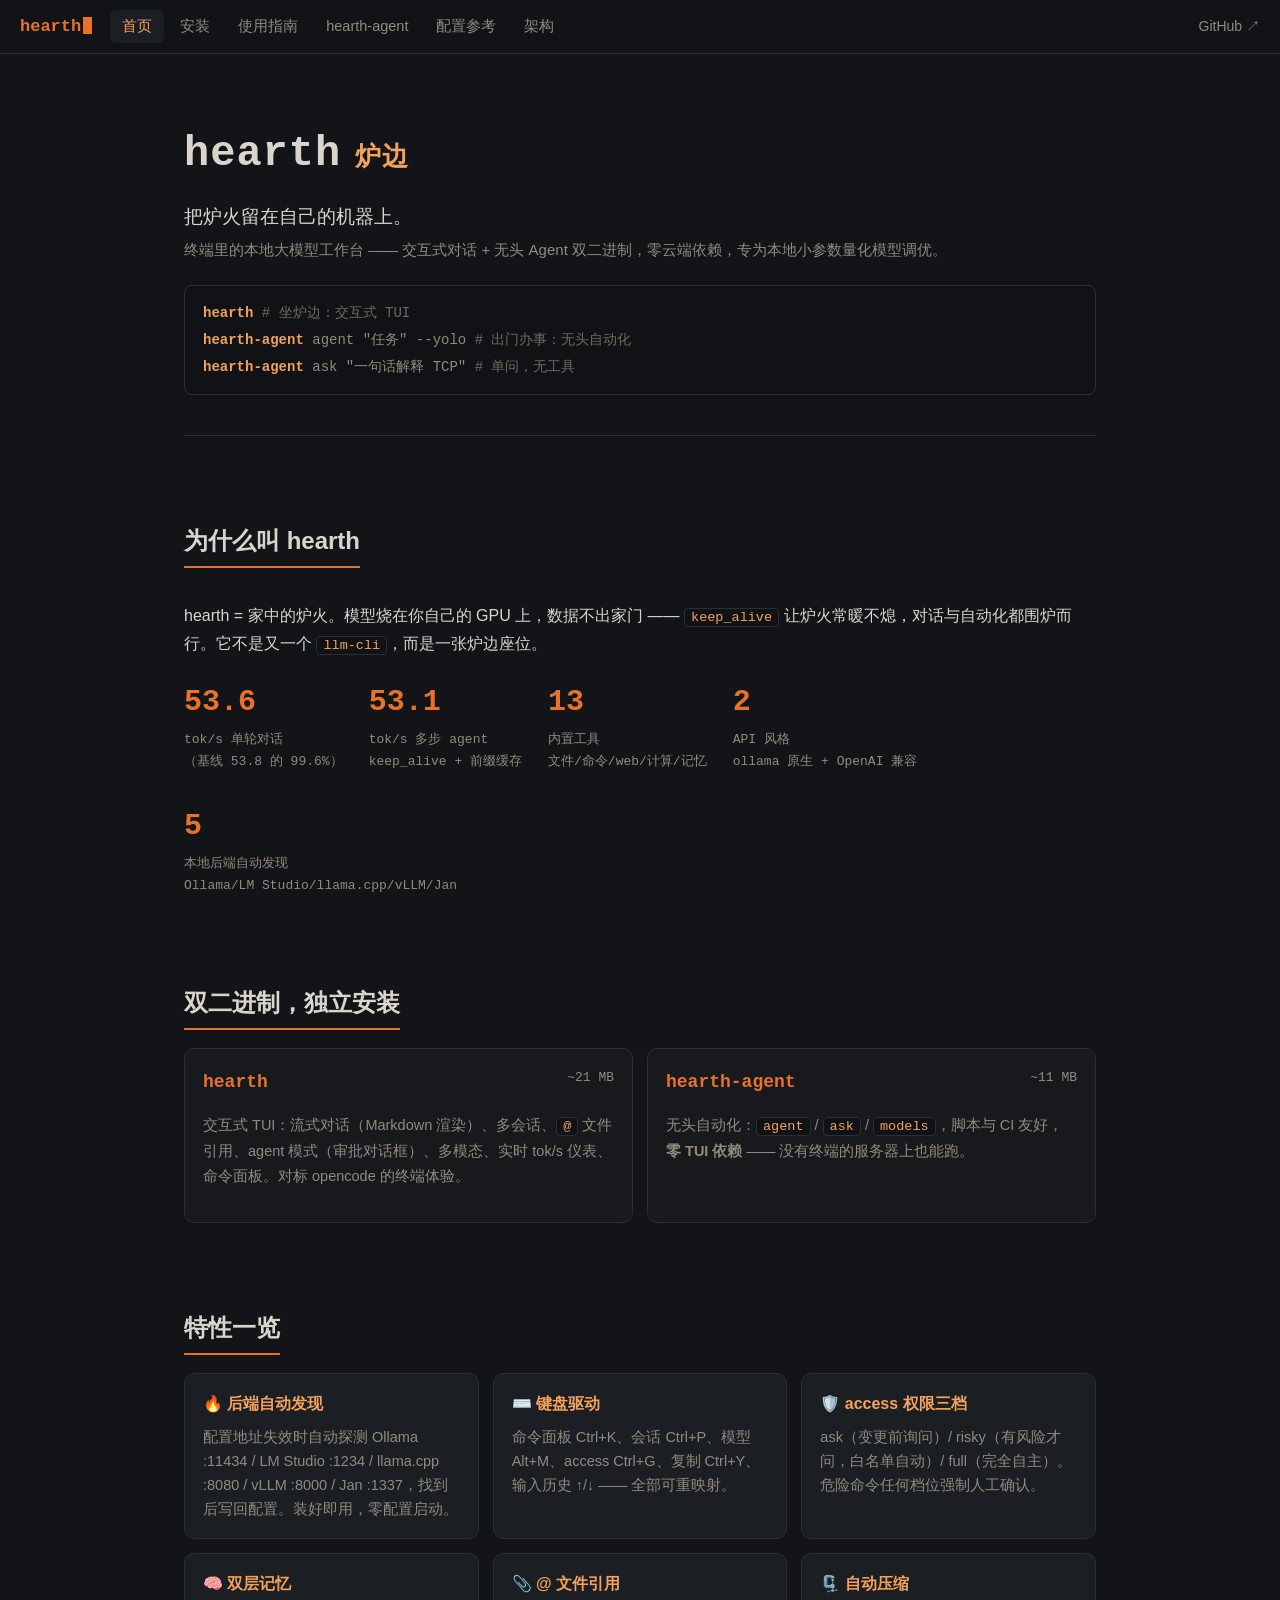
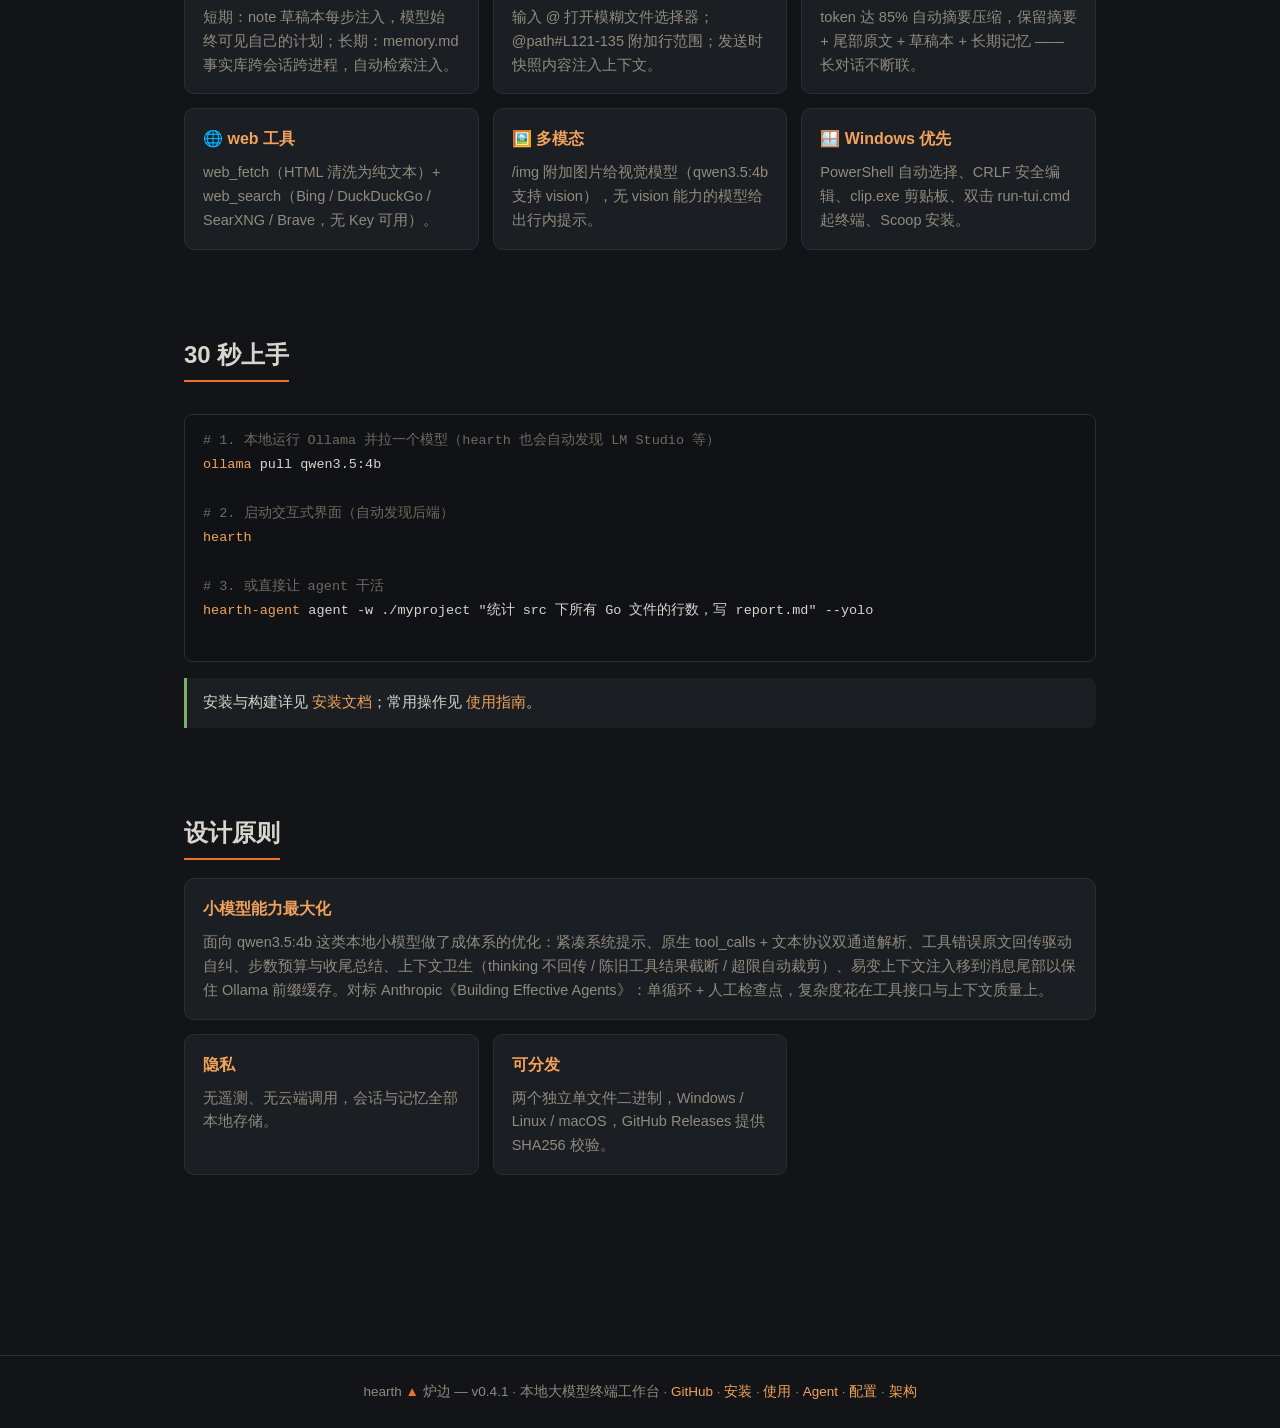
==== docs/index.html @ 93b5f9b6 "hearth v0.4.1 — terminal-first workbench for local LLMs Interactive chat TUI + headless agent in two" ====
<!DOCTYPE html>
<html lang="zh-CN">
<head>
<meta charset="UTF-8">
<meta name="viewport" content="width=device-width, initial-scale=1.0">
<title>hearth — 炉边 · 本地大模型终端工作台</title>
<link rel="stylesheet" href="style.css">
</head>
<body>
<nav>
  <span class="logo">hearth<span class="cursor"></span></span>
  <a class="item active" href="index.html">首页</a>
  <a class="item" href="install.html">安装</a>
  <a class="item" href="usage.html">使用指南</a>
  <a class="item" href="agent.html">hearth-agent</a>
  <a class="item" href="config.html">配置参考</a>
  <a class="item" href="architecture.html">架构</a>
  <span class="spacer"></span>
  <a class="gh" href="https://github.com/firea/hearth" target="_blank">GitHub ↗</a>
</nav>

<div class="wrap">

<div class="hero">
  <h1>hearth<span class="zh">炉边</span></h1>
  <div class="tagline">把炉火留在自己的机器上。</div>
  <div class="sub">终端里的本地大模型工作台 —— 交互式对话 + 无头 Agent 双二进制，零云端依赖，专为本地小参数量化模型调优。</div>
  <div class="prompt">
    <b>hearth</b>                          <span class="cmt"># 坐炉边：交互式 TUI</span><br>
    <b>hearth-agent</b> agent "任务" --yolo   <span class="cmt"># 出门办事：无头自动化</span><br>
    <b>hearth-agent</b> ask "一句话解释 TCP"   <span class="cmt"># 单问，无工具</span>
  </div>
</div>

<section>
  <h2>为什么叫 hearth</h2>
  <p>hearth = 家中的炉火。模型烧在你自己的 GPU 上，数据不出家门 —— <code>keep_alive</code> 让炉火常暖不熄，对话与自动化都围炉而行。它不是又一个 <code>llm-cli</code>，而是一张炉边座位。</p>
  <div class="stat-row">
    <div class="stat"><div class="num">53.6</div><div class="lbl">tok/s 单轮对话<br>（基线 53.8 的 99.6%）</div></div>
    <div class="stat"><div class="num">53.1</div><div class="lbl">tok/s 多步 agent<br>keep_alive + 前缀缓存</div></div>
    <div class="stat"><div class="num">13</div><div class="lbl">内置工具<br>文件/命令/web/计算/记忆</div></div>
    <div class="stat"><div class="num">2</div><div class="lbl">API 风格<br>ollama 原生 + OpenAI 兼容</div></div>
    <div class="stat"><div class="num">5</div><div class="lbl">本地后端自动发现<br>Ollama/LM Studio/llama.cpp/vLLM/Jan</div></div>
  </div>
</section>

<section>
  <h2>双二进制，独立安装</h2>
  <div class="binaries">
    <div class="bin">
      <span class="name">hearth</span><span class="size">~21 MB</span>
      <p>交互式 TUI：流式对话（Markdown 渲染）、多会话、<code>@</code> 文件引用、agent 模式（审批对话框）、多模态、实时 tok/s 仪表、命令面板。对标 opencode 的终端体验。</p>
    </div>
    <div class="bin">
      <span class="name">hearth-agent</span><span class="size">~11 MB</span>
      <p>无头自动化：<code>agent</code> / <code>ask</code> / <code>models</code>，脚本与 CI 友好，<b>零 TUI 依赖</b> —— 没有终端的服务器上也能跑。</p>
    </div>
  </div>
</section>

<section>
  <h2>特性一览</h2>
  <div class="cards">
    <div class="card"><h4>🔥 后端自动发现</h4><p>配置地址失效时自动探测 Ollama :11434 / LM Studio :1234 / llama.cpp :8080 / vLLM :8000 / Jan :1337，找到后写回配置。装好即用，零配置启动。</p></div>
    <div class="card"><h4>⌨️ 键盘驱动</h4><p>命令面板 Ctrl+K、会话 Ctrl+P、模型 Alt+M、access Ctrl+G、复制 Ctrl+Y、输入历史 ↑/↓ —— 全部可重映射。</p></div>
    <div class="card"><h4>🛡️ access 权限三档</h4><p>ask（变更前询问）/ risky（有风险才问，白名单自动）/ full（完全自主）。危险命令任何档位强制人工确认。</p></div>
    <div class="card"><h4>🧠 双层记忆</h4><p>短期：note 草稿本每步注入，模型始终可见自己的计划；长期：memory.md 事实库跨会话跨进程，自动检索注入。</p></div>
    <div class="card"><h4>📎 @ 文件引用</h4><p>输入 @ 打开模糊文件选择器；@path#L121-135 附加行范围；发送时快照内容注入上下文。</p></div>
    <div class="card"><h4>🗜️ 自动压缩</h4><p>token 达 85% 自动摘要压缩，保留摘要 + 尾部原文 + 草稿本 + 长期记忆 —— 长对话不断联。</p></div>
    <div class="card"><h4>🌐 web 工具</h4><p>web_fetch（HTML 清洗为纯文本）+ web_search（Bing / DuckDuckGo / SearXNG / Brave，无 Key 可用）。</p></div>
    <div class="card"><h4>🖼️ 多模态</h4><p>/img 附加图片给视觉模型（qwen3.5:4b 支持 vision），无 vision 能力的模型给出行内提示。</p></div>
    <div class="card"><h4>🪟 Windows 优先</h4><p>PowerShell 自动选择、CRLF 安全编辑、clip.exe 剪贴板、双击 run-tui.cmd 起终端、Scoop 安装。</p></div>
  </div>
</section>

<section>
  <h2>30 秒上手</h2>
  <pre>
<span class="cmt"># 1. 本地运行 Ollama 并拉一个模型（hearth 也会自动发现 LM Studio 等）</span>
<span class="hl">ollama</span> pull qwen3.5:4b

<span class="cmt"># 2. 启动交互式界面（自动发现后端）</span>
<span class="hl">hearth</span>

<span class="cmt"># 3. 或直接让 agent 干活</span>
<span class="hl">hearth-agent</span> agent -w ./myproject "统计 src 下所有 Go 文件的行数，写 report.md" --yolo
  </pre>
  <div class="callout ok">安装与构建详见 <a href="install.html">安装文档</a>；常用操作见 <a href="usage.html">使用指南</a>。</div>
</section>

<section>
  <h2>设计原则</h2>
  <div class="cards">
    <div class="card wide"><h4>小模型能力最大化</h4>
      <p>面向 qwen3.5:4b 这类本地小模型做了成体系的优化：紧凑系统提示、原生 tool_calls + 文本协议双通道解析、工具错误原文回传驱动自纠、步数预算与收尾总结、上下文卫生（thinking 不回传 / 陈旧工具结果截断 / 超限自动裁剪）、易变上下文注入移到消息尾部以保住 Ollama 前缀缓存。对标 Anthropic《Building Effective Agents》：单循环 + 人工检查点，复杂度花在工具接口与上下文质量上。</p>
    </div>
    <div class="card"><h4>隐私</h4><p>无遥测、无云端调用，会话与记忆全部本地存储。</p></div>
    <div class="card"><h4>可分发</h4><p>两个独立单文件二进制，Windows / Linux / macOS，GitHub Releases 提供 SHA256 校验。</p></div>
  </div>
</section>

</div>

<footer>
  hearth <span class="fire">▲</span> 炉边 — v0.4.1 · 本地大模型终端工作台 ·
  <a href="https://github.com/firea/hearth">GitHub</a> ·
  <a href="install.html">安装</a> · <a href="usage.html">使用</a> · <a href="agent.html">Agent</a> · <a href="config.html">配置</a> · <a href="architecture.html">架构</a>
</footer>
</body>
</html>
---- docs/style.css ----
/* hearth — 炉边 documentation site
   Dark hearth theme: charcoal + ember orange. No external dependencies. */

:root {
  --bg: #121417;
  --bg2: #17191d;
  --panel: #1b1e23;
  --text: #d9d5cc;
  --dim: #918b7d;
  --ember: #e8722a;
  --ember2: #f2a25c;
  --ok: #7fb069;
  --warn: #d9a13c;
  --err: #d4645a;
  --border: #2b2e34;
  --code-bg: #101215;
  --mono: "Cascadia Code", "JetBrains Mono", Consolas, "Courier New", monospace;
  --sans: -apple-system, "Segoe UI", "PingFang SC", "Microsoft YaHei", sans-serif;
}

* { box-sizing: border-box; }

html { scroll-behavior: smooth; }

body {
  margin: 0;
  background: var(--bg);
  color: var(--text);
  font-family: var(--sans);
  font-size: 16px;
  line-height: 1.75;
}

a { color: var(--ember2); text-decoration: none; }
a:hover { text-decoration: underline; }

/* ---- nav ---- */
nav {
  position: sticky;
  top: 0;
  z-index: 10;
  display: flex;
  align-items: center;
  gap: 4px;
  padding: 10px 20px;
  background: rgba(18, 20, 23, 0.92);
  backdrop-filter: blur(6px);
  border-bottom: 1px solid var(--border);
}
nav .logo {
  font-family: var(--mono);
  font-weight: 700;
  color: var(--ember);
  margin-right: 14px;
  font-size: 17px;
}
nav .logo .cursor {
  display: inline-block;
  width: 9px;
  height: 17px;
  margin-left: 2px;
  background: var(--ember);
  vertical-align: -3px;
  animation: blink 1.1s steps(1) infinite;
}
@keyframes blink { 50% { opacity: 0; } }
nav a.item {
  color: var(--dim);
  padding: 4px 12px;
  border-radius: 6px;
  font-size: 14.5px;
}
nav a.item:hover { color: var(--text); background: var(--panel); text-decoration: none; }
nav a.item.active { color: var(--ember2); background: var(--panel); }
nav .spacer { flex: 1; }
nav a.gh { color: var(--dim); font-size: 14px; }
nav a.gh:hover { color: var(--text); }

/* ---- layout ---- */
.wrap { max-width: 960px; margin: 0 auto; padding: 0 24px 80px; }

/* ---- hero ---- */
.hero {
  padding: 64px 0 40px;
  border-bottom: 1px solid var(--border);
  margin-bottom: 36px;
}
.hero h1 {
  margin: 0 0 8px;
  font-family: var(--mono);
  font-size: 42px;
  letter-spacing: 1px;
}
.hero h1 .zh { color: var(--ember2); font-size: 26px; margin-left: 14px; font-family: var(--sans); font-weight: 600; }
.hero .tagline { font-size: 19px; color: var(--text); margin: 6px 0 4px; }
.hero .sub { color: var(--dim); font-size: 15px; }
.hero .prompt {
  margin-top: 22px;
  font-family: var(--mono);
  background: var(--code-bg);
  border: 1px solid var(--border);
  border-radius: 8px;
  padding: 14px 18px;
  font-size: 14px;
  color: var(--dim);
  overflow-x: auto;
  line-height: 1.9;
}
.hero .prompt b { color: var(--ember2); font-weight: 600; }
.hero .prompt .cmt { color: #6e6a5e; }

/* ---- sections ---- */
section { margin: 40px 0; }
h2 {
  font-size: 24px;
  border-bottom: 2px solid var(--ember);
  display: inline-block;
  padding-bottom: 4px;
  margin: 44px 0 18px;
}
h3 { font-size: 18px; margin: 28px 0 10px; color: var(--ember2); }

/* ---- cards ---- */
.cards {
  display: grid;
  grid-template-columns: repeat(auto-fit, minmax(260px, 1fr));
  gap: 14px;
}
.card {
  background: var(--panel);
  border: 1px solid var(--border);
  border-radius: 10px;
  padding: 16px 18px;
}
.card h4 { margin: 0 0 8px; font-size: 16px; color: var(--ember2); }
.card p { margin: 0; color: var(--dim); font-size: 14.5px; line-height: 1.65; }
.card.wide { grid-column: 1 / -1; }

.binaries { display: grid; grid-template-columns: 1fr 1fr; gap: 14px; }
@media (max-width: 640px) { .binaries { grid-template-columns: 1fr; } }
.binaries .bin {
  background: var(--bg2);
  border: 1px solid var(--border);
  border-radius: 10px;
  padding: 18px;
}
.binaries .bin .name {
  font-family: var(--mono);
  color: var(--ember);
  font-size: 18px;
  font-weight: 700;
}
.binaries .bin .size { float: right; color: var(--dim); font-family: var(--mono); font-size: 13px; }
.binaries .bin p { color: var(--dim); font-size: 14.5px; }

/* ---- tables ---- */
table {
  width: 100%;
  border-collapse: collapse;
  margin: 16px 0;
  font-size: 14.5px;
}
th, td {
  text-align: left;
  padding: 9px 14px;
  border-bottom: 1px solid var(--border);
  vertical-align: top;
}
th { color: var(--ember2); font-weight: 600; background: var(--bg2); }
tr:hover td { background: rgba(232, 114, 42, 0.04); }
code {
  font-family: var(--mono);
  background: var(--code-bg);
  border: 1px solid var(--border);
  border-radius: 4px;
  padding: 1px 6px;
  font-size: 13.5px;
  color: var(--ember2);
}
td code, th code { white-space: nowrap; }

/* ---- code blocks ---- */
pre {
  background: var(--code-bg);
  border: 1px solid var(--border);
  border-radius: 8px;
  padding: 14px 18px;
  overflow-x: auto;
  font-family: var(--mono);
  font-size: 13.5px;
  line-height: 1.8;
  color: var(--text);
}
pre .cmt { color: #6e6a5e; }
pre .hl { color: var(--ember2); }

/* ---- misc ---- */
.badge {
  display: inline-block;
  font-family: var(--mono);
  font-size: 12.5px;
  border: 1px solid var(--border);
  border-radius: 999px;
  padding: 2px 10px;
  color: var(--dim);
  margin: 0 6px 6px 0;
}
.badge.ember { color: var(--ember2); border-color: rgba(232, 114, 42, 0.5); }
.callout {
  border-left: 3px solid var(--ember);
  background: var(--panel);
  padding: 12px 16px;
  border-radius: 0 8px 8px 0;
  margin: 16px 0;
  font-size: 14.5px;
}
.callout.warn { border-left-color: var(--warn); }
.callout.ok { border-left-color: var(--ok); }
.stat-row { display: flex; gap: 26px; flex-wrap: wrap; margin: 18px 0; }
.stat { font-family: var(--mono); }
.stat .num { font-size: 30px; color: var(--ember); font-weight: 700; }
.stat .lbl { color: var(--dim); font-size: 13px; }

footer {
  border-top: 1px solid var(--border);
  margin-top: 60px;
  padding: 24px;
  text-align: center;
  color: var(--dim);
  font-size: 13.5px;
}
footer .fire { color: var(--ember); }

.toc {
  background: var(--bg2);
  border: 1px solid var(--border);
  border-radius: 10px;
  padding: 14px 20px;
  font-size: 14.5px;
}
.toc a { display: block; padding: 3px 0; color: var(--dim); }
.toc a:hover { color: var(--ember2); text-decoration: none; }

.note { color: var(--dim); font-size: 13.5px; margin-top: -6px; }
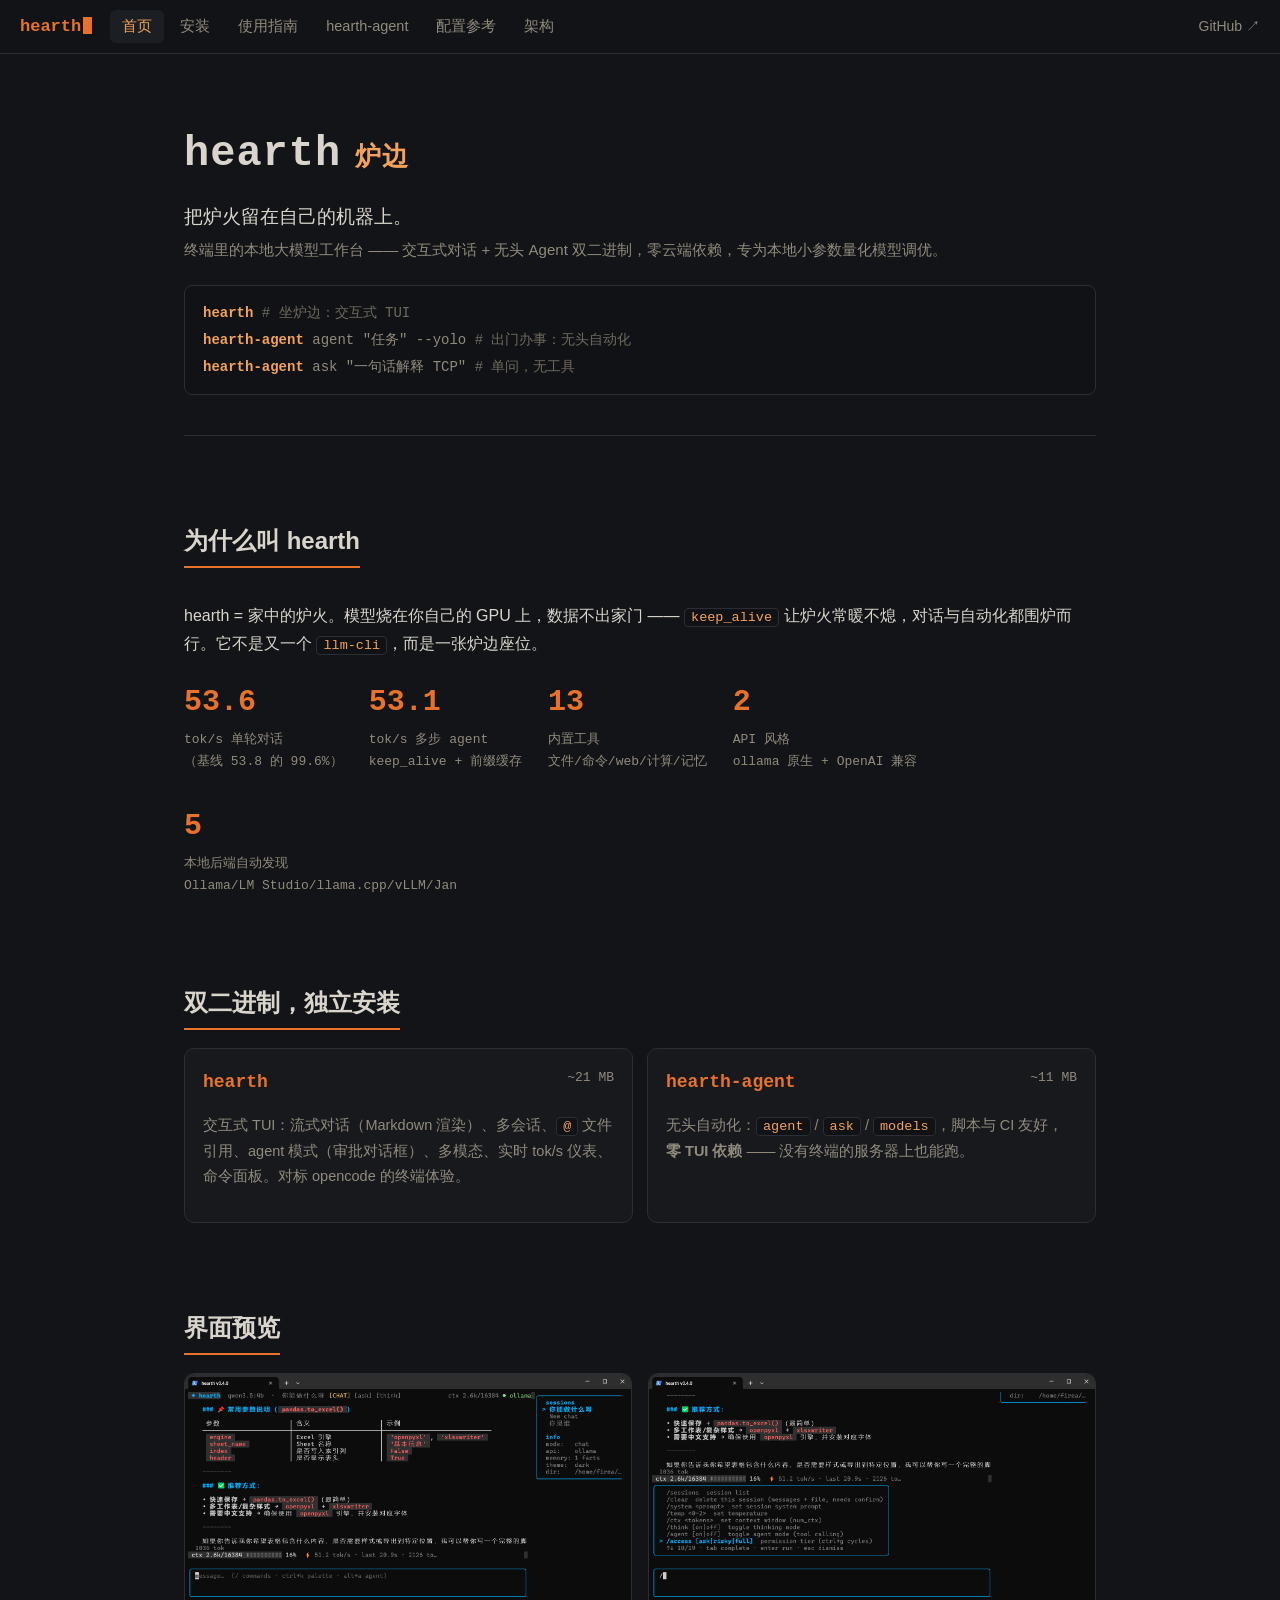
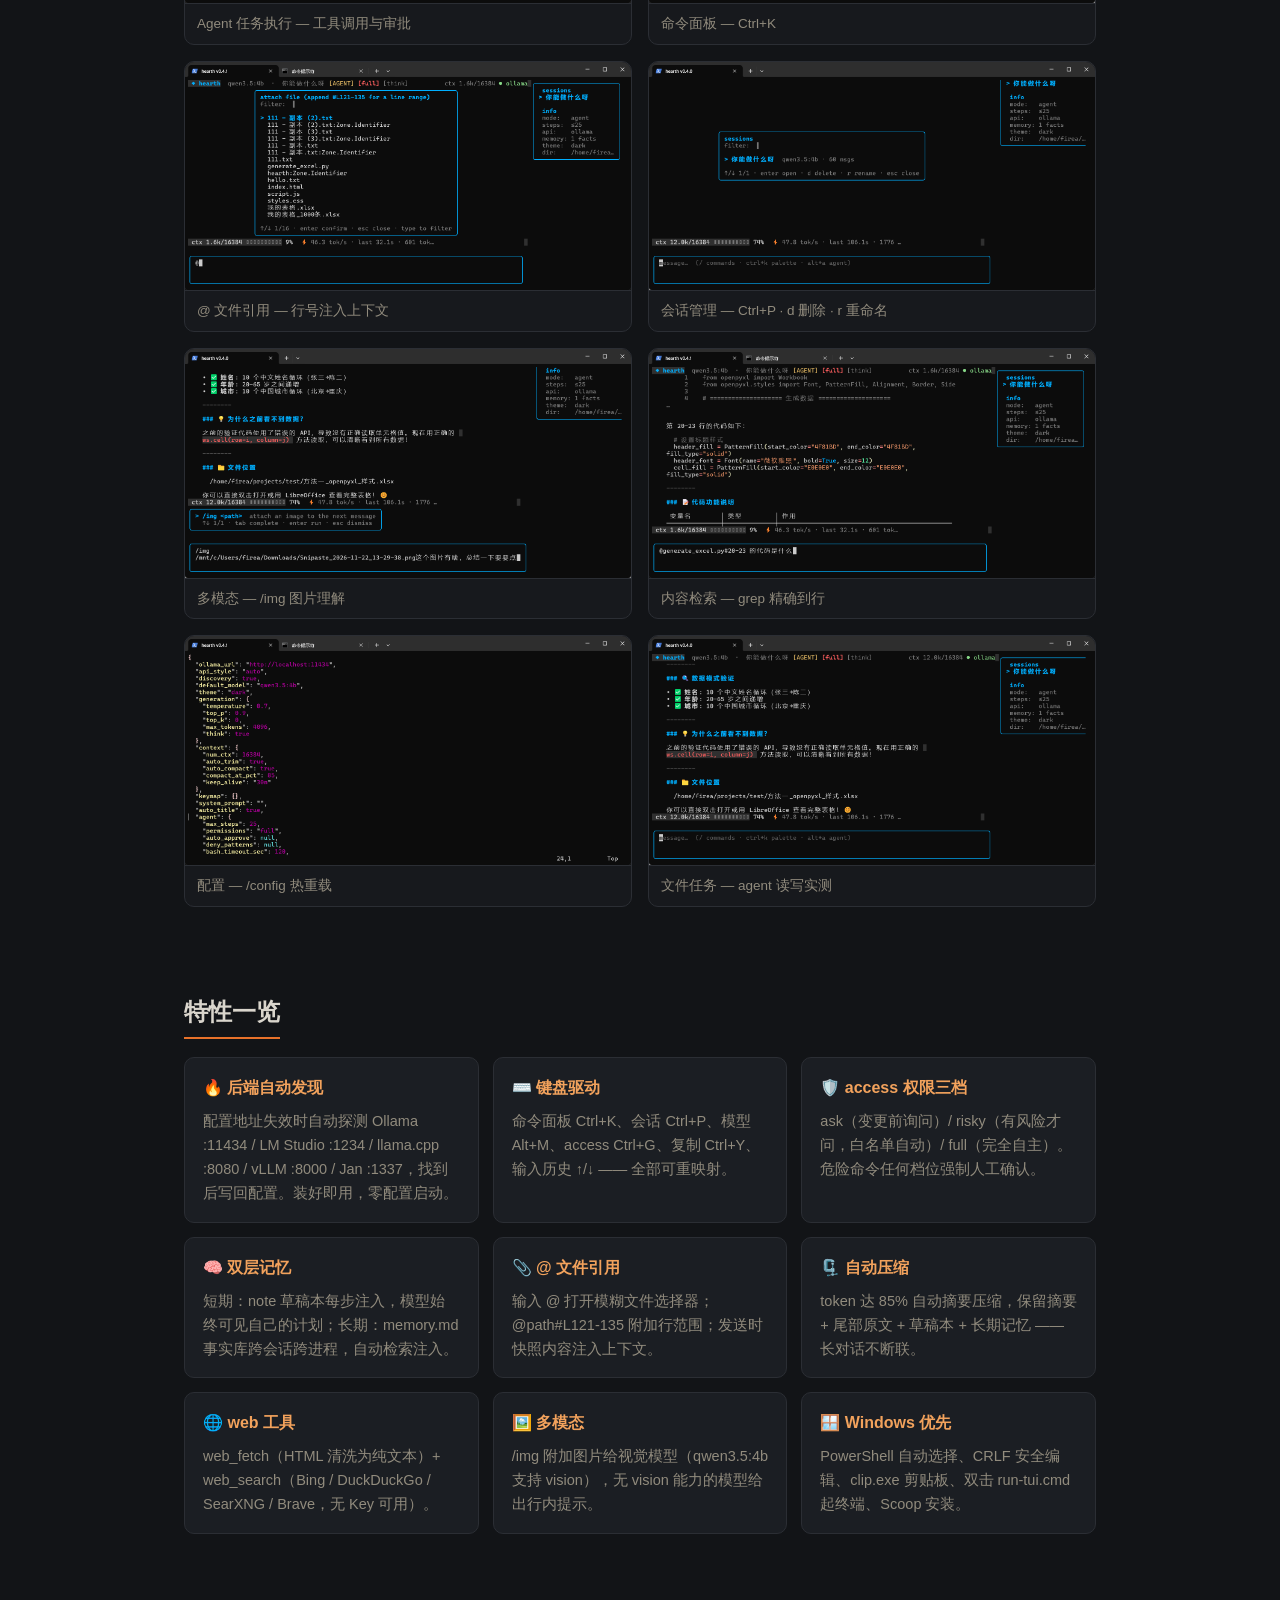
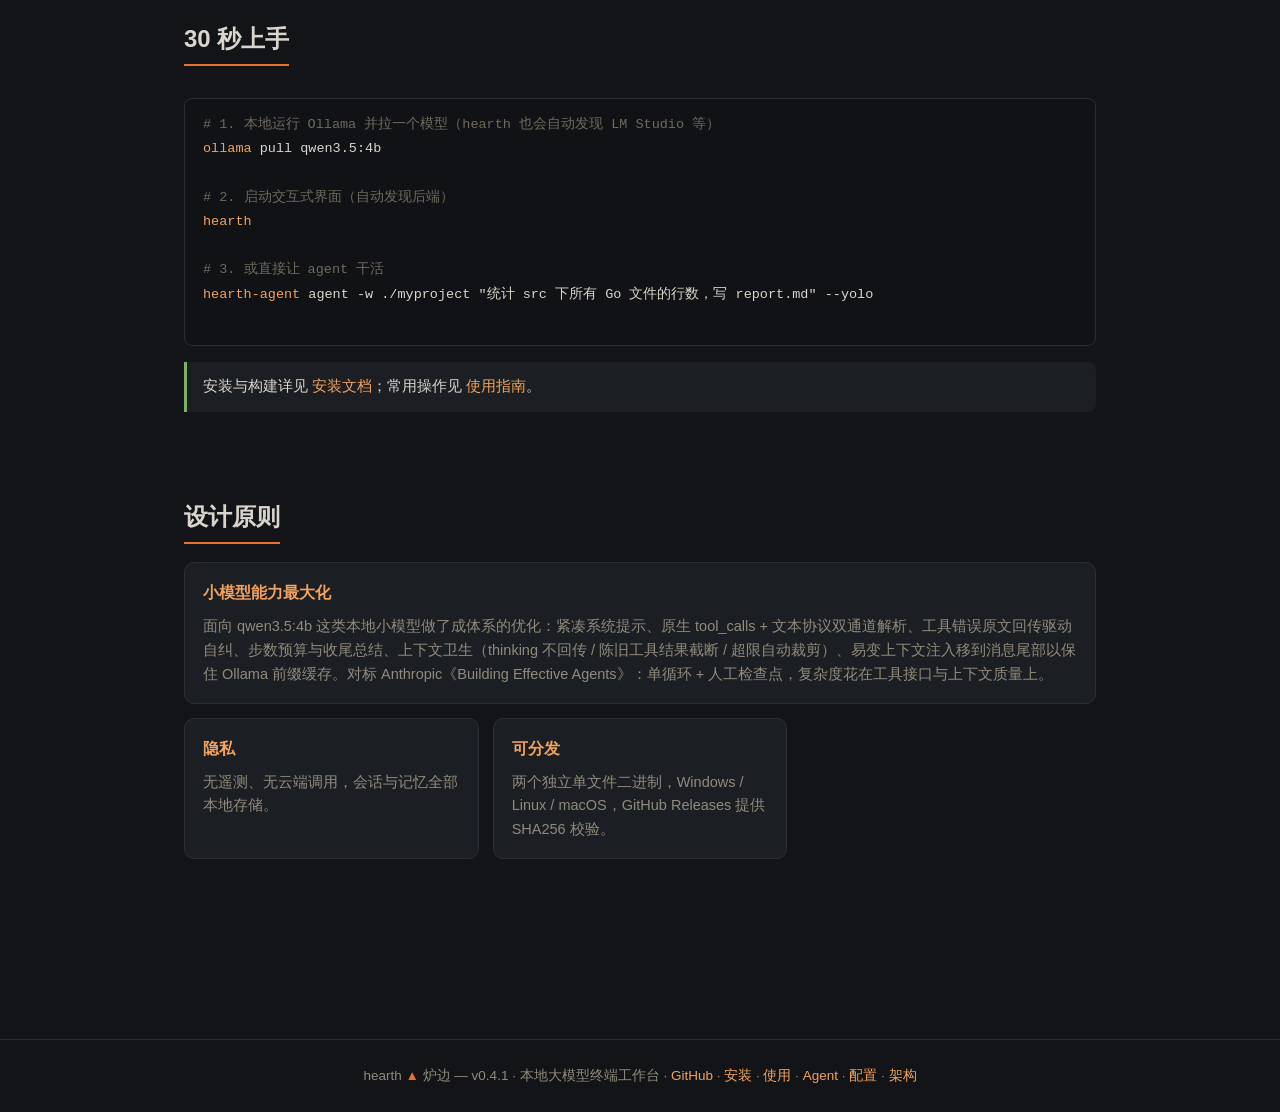
==== commit 6df1ae5c: "docs: add UI screenshots, MIT license; fix @ seeding into input - README + docs site: screenshot gal" ====
--- a/docs/index.html
+++ b/docs/index.html
@@ -16,7 +16,7 @@
   <a class="item" href="config.html">配置参考</a>
   <a class="item" href="architecture.html">架构</a>
   <span class="spacer"></span>
-  <a class="gh" href="https://github.com/firea/hearth" target="_blank">GitHub ↗</a>
+  <a class="gh" href="https://github.com/flairamos/hearth" target="_blank">GitHub ↗</a>
 </nav>
 
 <div class="wrap">
@@ -55,6 +55,20 @@
       <span class="name">hearth-agent</span><span class="size">~11 MB</span>
       <p>无头自动化：<code>agent</code> / <code>ask</code> / <code>models</code>，脚本与 CI 友好，<b>零 TUI 依赖</b> —— 没有终端的服务器上也能跑。</p>
     </div>
+  </div>
+</section>
+
+<section>
+  <h2>界面预览</h2>
+  <div class="shots">
+    <figure><img src="task.png" alt="Agent 任务执行" loading="lazy"><figcaption>Agent 任务执行 — 工具调用与审批</figcaption></figure>
+    <figure><img src="command.png" alt="命令面板" loading="lazy"><figcaption>命令面板 — Ctrl+K</figcaption></figure>
+    <figure><img src="file_ref.png" alt="@ 文件引用" loading="lazy"><figcaption>@ 文件引用 — 行号注入上下文</figcaption></figure>
+    <figure><img src="sessions.png" alt="会话管理" loading="lazy"><figcaption>会话管理 — Ctrl+P · d 删除 · r 重命名</figcaption></figure>
+    <figure><img src="img.png" alt="多模态识图" loading="lazy"><figcaption>多模态 — /img 图片理解</figcaption></figure>
+    <figure><img src="find_line.png" alt="内容检索" loading="lazy"><figcaption>内容检索 — grep 精确到行</figcaption></figure>
+    <figure><img src="config.png" alt="配置编辑" loading="lazy"><figcaption>配置 — /config 热重载</figcaption></figure>
+    <figure><img src="filetask.png" alt="文件任务" loading="lazy"><figcaption>文件任务 — agent 读写实测</figcaption></figure>
   </div>
 </section>
 
@@ -103,7 +117,7 @@
 
 <footer>
   hearth <span class="fire">▲</span> 炉边 — v0.4.1 · 本地大模型终端工作台 ·
-  <a href="https://github.com/firea/hearth">GitHub</a> ·
+  <a href="https://github.com/flairamos/hearth">GitHub</a> ·
   <a href="install.html">安装</a> · <a href="usage.html">使用</a> · <a href="agent.html">Agent</a> · <a href="config.html">配置</a> · <a href="architecture.html">架构</a>
 </footer>
 </body>
--- a/docs/style.css
+++ b/docs/style.css
@@ -242,3 +242,8 @@
 .toc a:hover { color: var(--ember2); text-decoration: none; }
 
 .note { color: var(--dim); font-size: 13.5px; margin-top: -6px; }
+
+.shots { display: grid; grid-template-columns: repeat(auto-fit, minmax(340px, 1fr)); gap: 16px; }
+.shots figure { margin: 0; background: var(--bg2); border: 1px solid var(--border); border-radius: 10px; overflow: hidden; }
+.shots img { width: 100%; display: block; }
+.shots figcaption { padding: 8px 12px; color: var(--dim); font-size: 13.5px; border-top: 1px solid var(--border); }
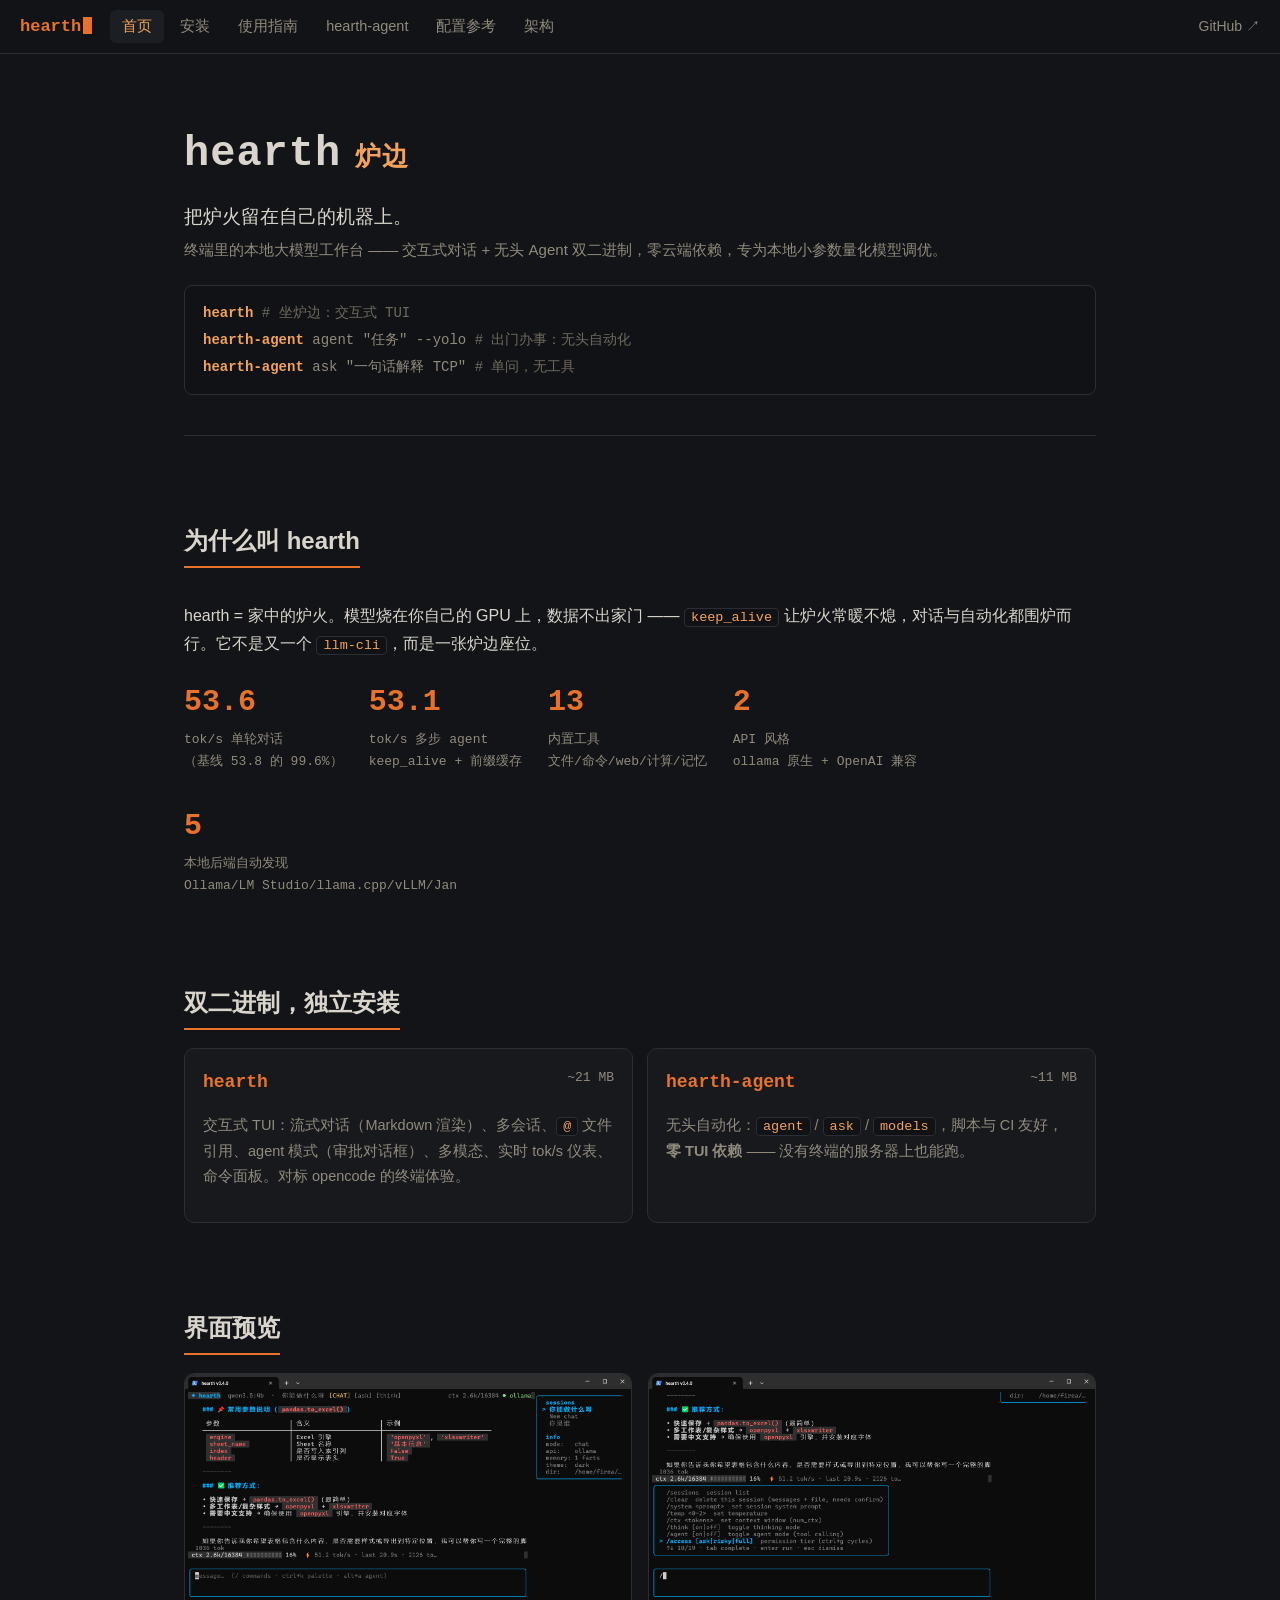
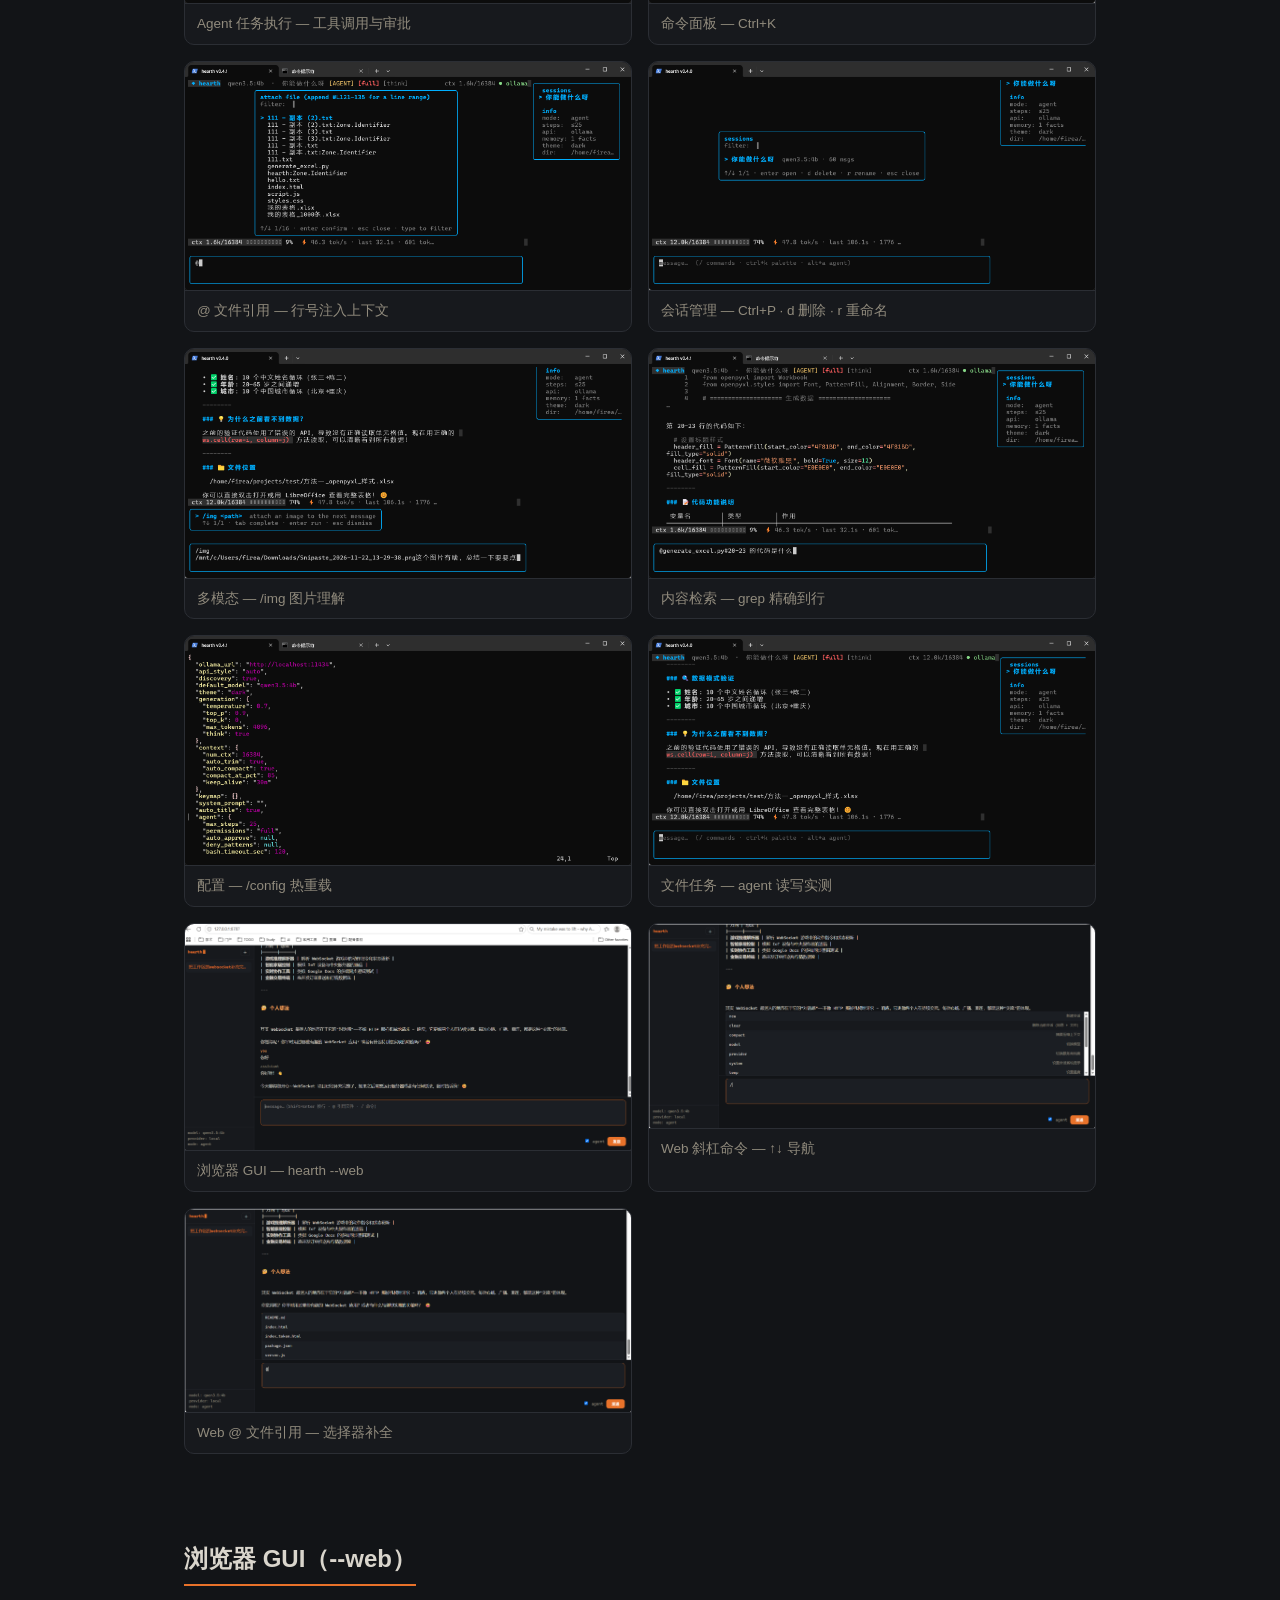
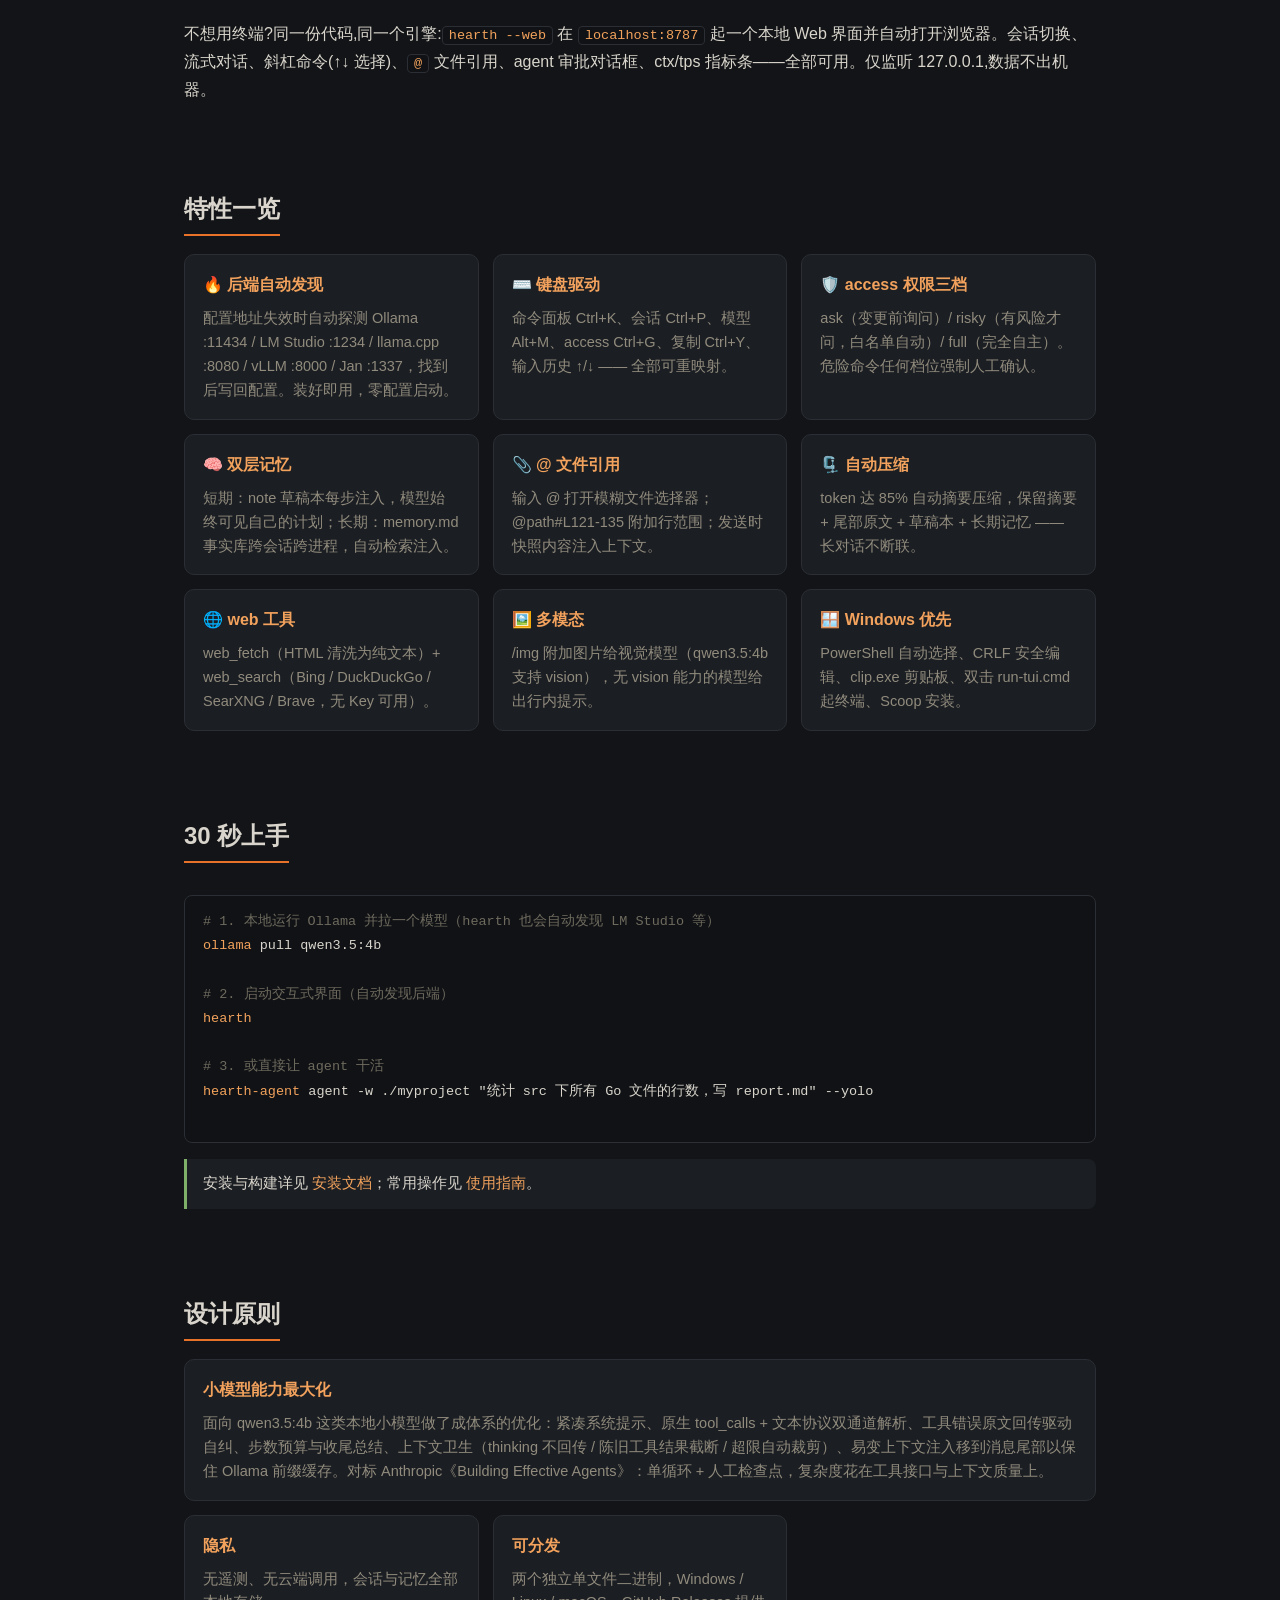
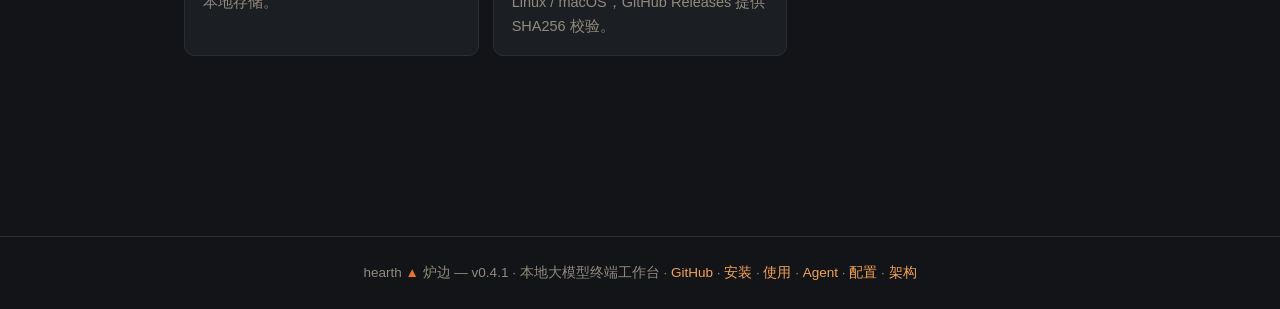
==== commit 3f306ee5: "web GUI: docs site + README showcase; browser GUI (--web) docs" ====
--- a/docs/index.html
+++ b/docs/index.html
@@ -69,7 +69,15 @@
     <figure><img src="find_line.png" alt="内容检索" loading="lazy"><figcaption>内容检索 — grep 精确到行</figcaption></figure>
     <figure><img src="config.png" alt="配置编辑" loading="lazy"><figcaption>配置 — /config 热重载</figcaption></figure>
     <figure><img src="filetask.png" alt="文件任务" loading="lazy"><figcaption>文件任务 — agent 读写实测</figcaption></figure>
+    <figure><img src="web_home.png" alt="浏览器 GUI" loading="lazy"><figcaption>浏览器 GUI — hearth --web</figcaption></figure>
+    <figure><img src="web_command.png" alt="Web 斜杠命令" loading="lazy"><figcaption>Web 斜杠命令 — ↑↓ 导航</figcaption></figure>
+    <figure><img src="web_importfile.png" alt="Web @ 引用" loading="lazy"><figcaption>Web @ 文件引用 — 选择器补全</figcaption></figure>
   </div>
+</section>
+
+<section>
+  <h2>浏览器 GUI（--web）</h2>
+  <p>不想用终端?同一份代码,同一个引擎:<code>hearth --web</code> 在 <code>localhost:8787</code> 起一个本地 Web 界面并自动打开浏览器。会话切换、流式对话、斜杠命令(↑↓ 选择)、<code>@</code> 文件引用、agent 审批对话框、ctx/tps 指标条——全部可用。仅监听 127.0.0.1,数据不出机器。</p>
 </section>
 
 <section>
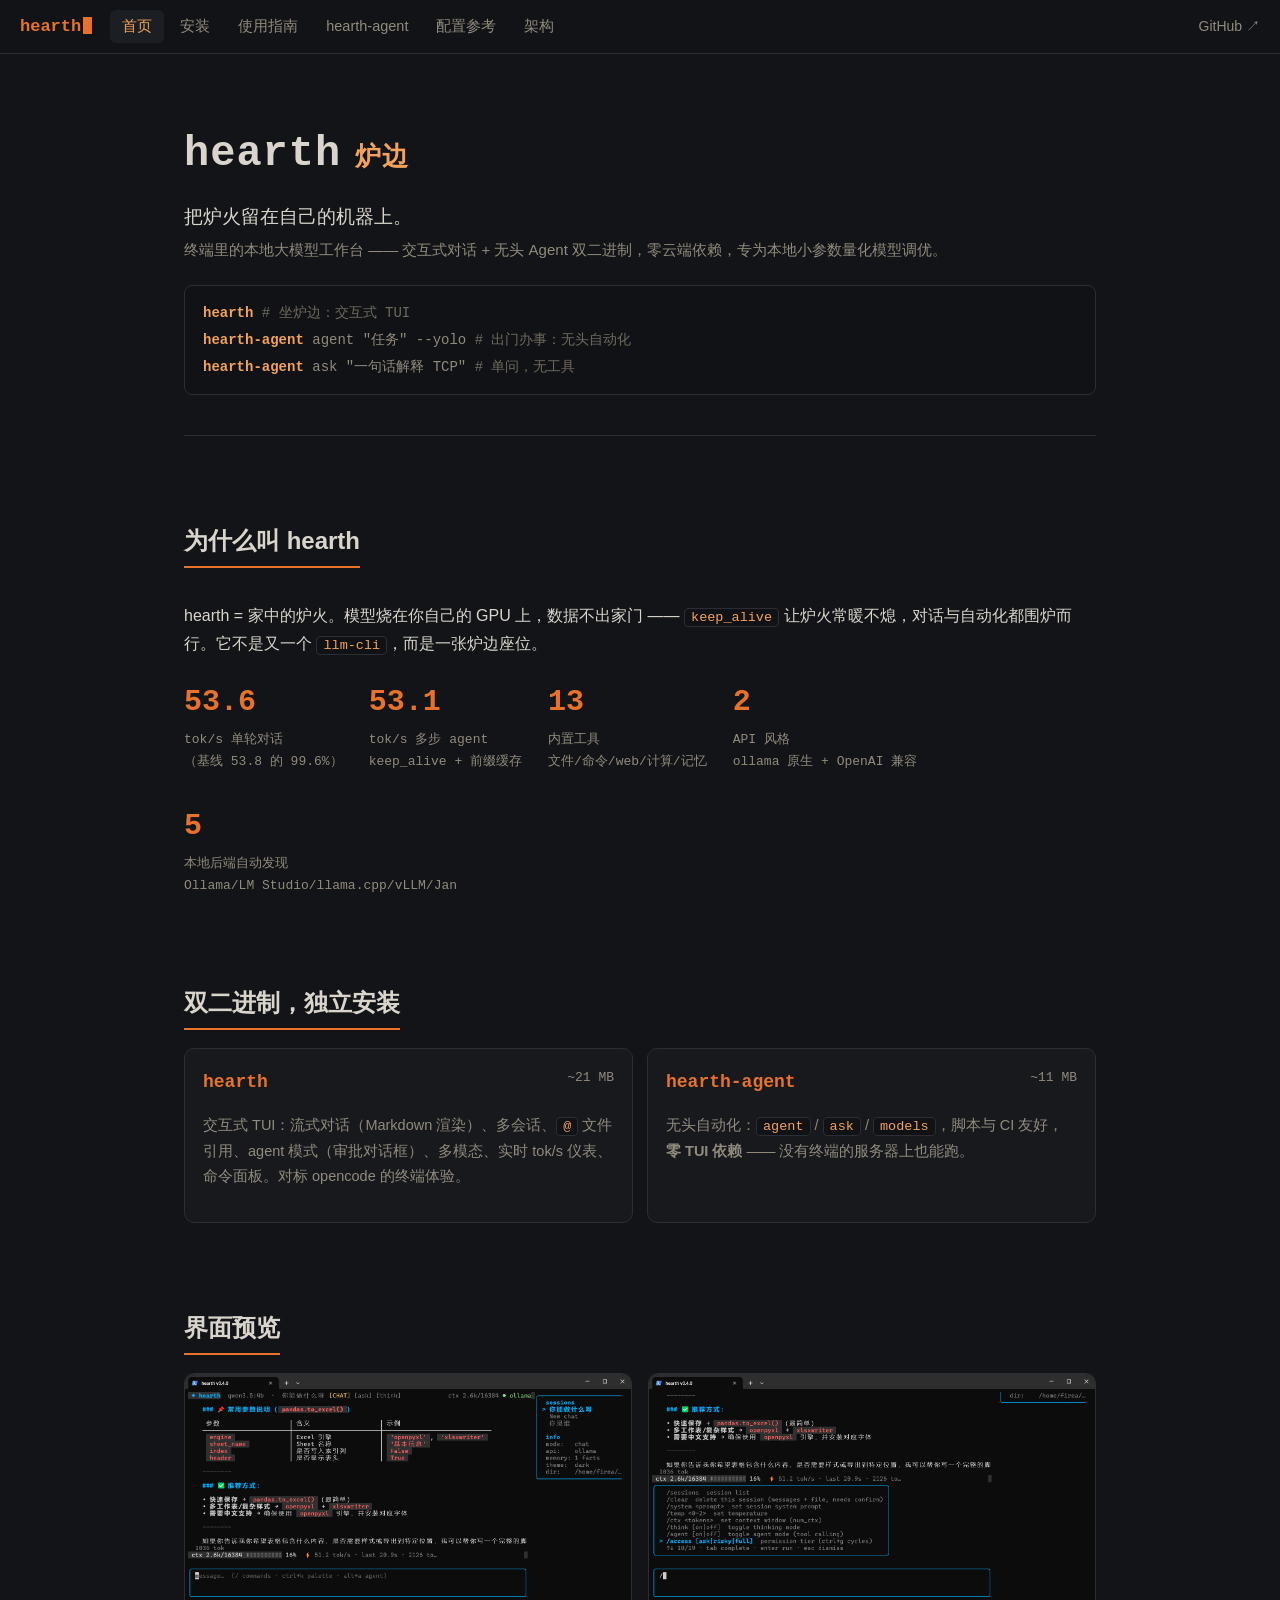
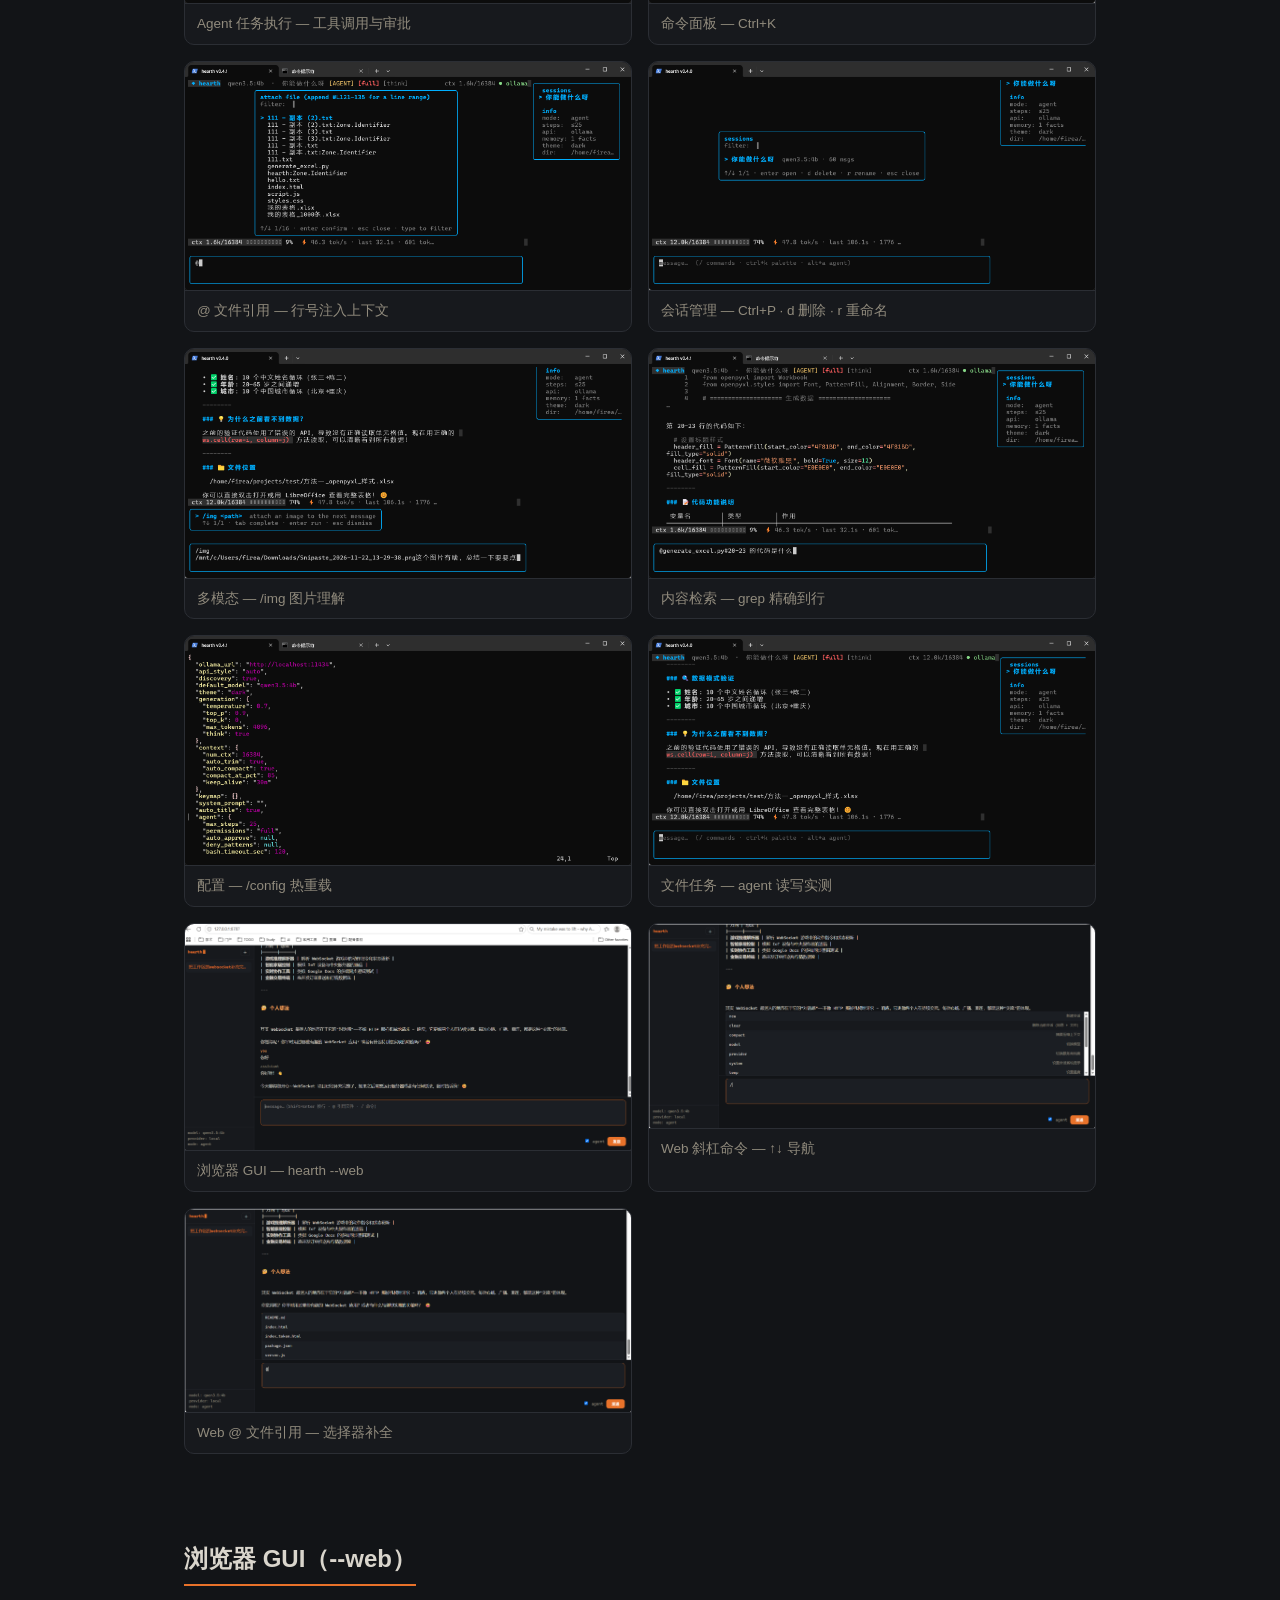
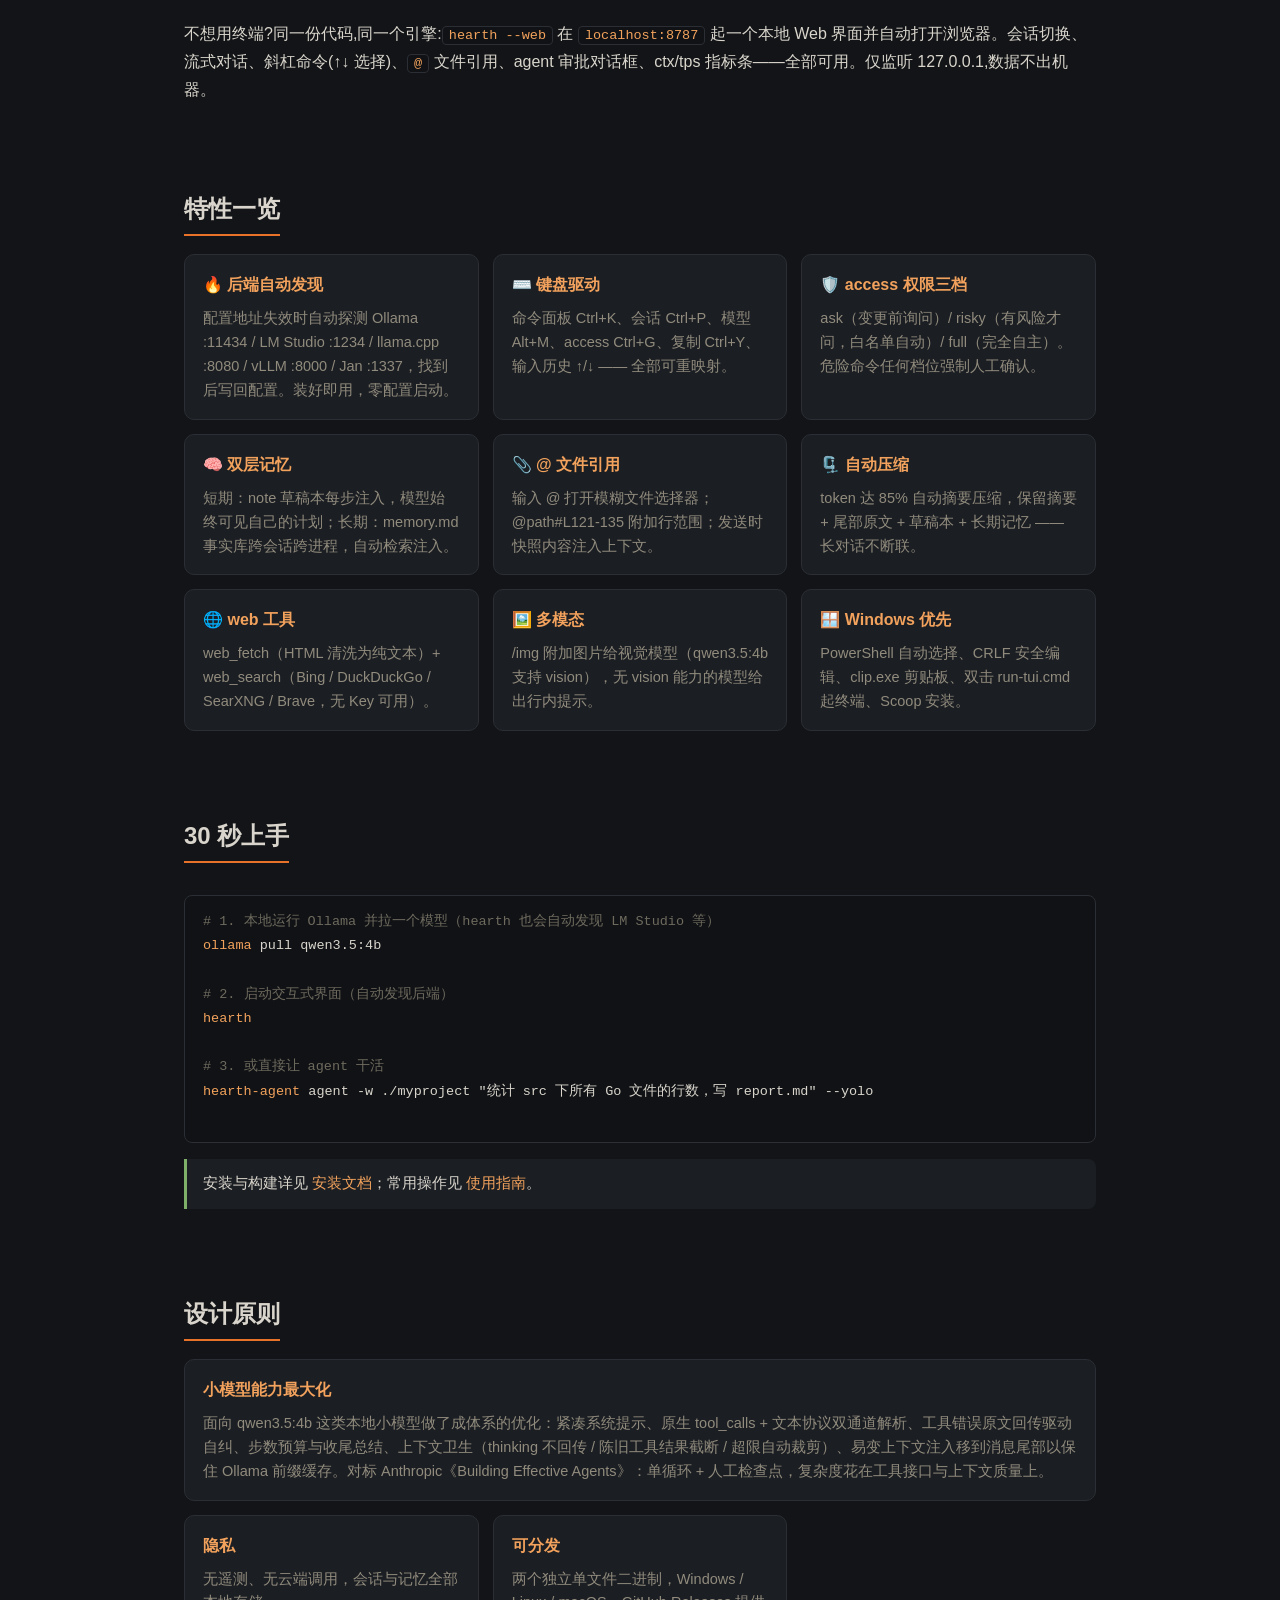
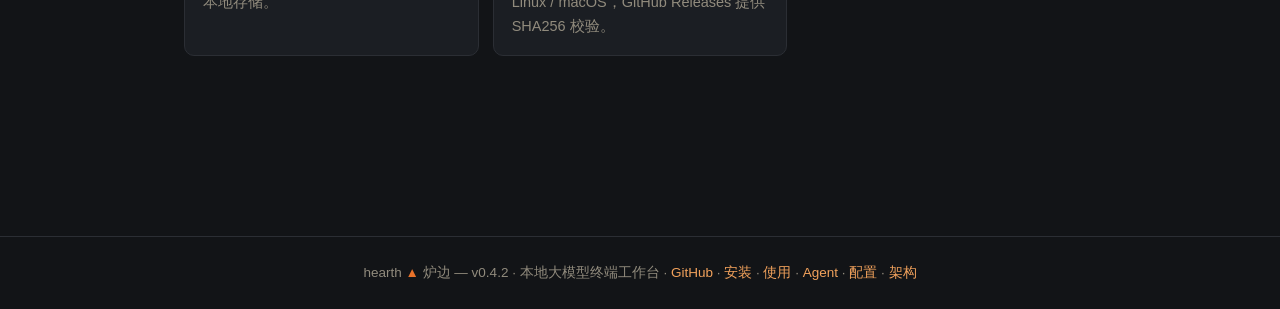
==== commit 80a2647c: "release v0.4.2 — browser GUI, provider profiles, session search - browser GUI (hearth --web): stream" ====
--- a/docs/index.html
+++ b/docs/index.html
@@ -124,7 +124,7 @@
 </div>
 
 <footer>
-  hearth <span class="fire">▲</span> 炉边 — v0.4.1 · 本地大模型终端工作台 ·
+  hearth <span class="fire">▲</span> 炉边 — v0.4.2 · 本地大模型终端工作台 ·
   <a href="https://github.com/flairamos/hearth">GitHub</a> ·
   <a href="install.html">安装</a> · <a href="usage.html">使用</a> · <a href="agent.html">Agent</a> · <a href="config.html">配置</a> · <a href="architecture.html">架构</a>
 </footer>
